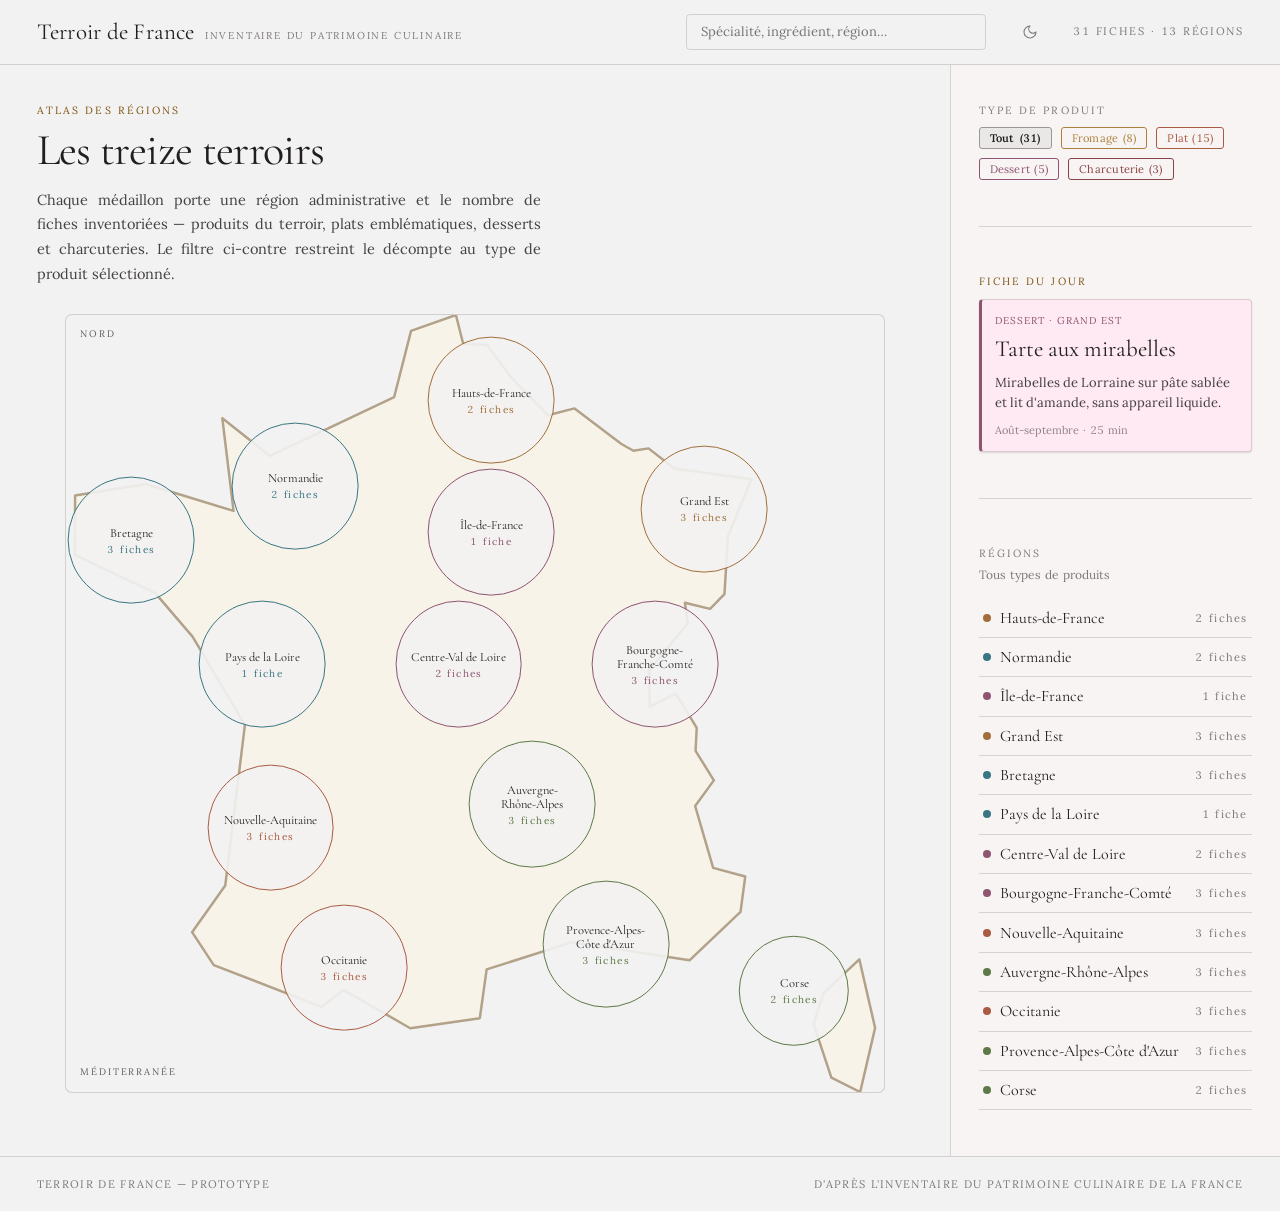
==== index.html @ ee7d7d1b "Terroir de France — atlas du patrimoine culinaire Implémentation de la maquette Claude Design « Terr" ====
<!DOCTYPE html>
<html lang="fr">
<head>
<meta charset="utf-8">
<meta name="viewport" content="width=device-width, initial-scale=1">
<title>Terroir de France — Inventaire du patrimoine culinaire</title>
<meta name="description" content="Atlas des spécialités régionales françaises : fromages, plats, desserts et charcuteries, région par région, avec recettes, accords et fiches professionnelles.">
<meta name="color-scheme" content="light dark">
<link rel="preconnect" href="https://fonts.googleapis.com">
<link rel="preconnect" href="https://fonts.gstatic.com" crossorigin>
<link rel="stylesheet" href="assets/design-system.css">
<link rel="stylesheet" href="assets/app.css">
<link rel="stylesheet" href="assets/theme-dark.css">
<link rel="icon" href="data:image/svg+xml,<svg xmlns='http://www.w3.org/2000/svg' viewBox='0 0 32 32'><text y='26' font-size='26'>&#127838;</text></svg>">
<script>
  /* Avant peinture : sans choix explicite on suit le système, et rien n'est posé. */
  try {
    var t = localStorage.getItem('tdf-theme');
    if (t === 'dark' || t === 'light') document.documentElement.dataset.theme = t;
  } catch (e) {}
</script>
</head>
<body>
<div class="app">

  <header class="tdf-header">
    <button class="tdf-brand" data-nav="map" type="button">
      <span class="tdf-brand-name">Terroir de France</span>
      <span class="tdf-brand-sub">Inventaire du patrimoine culinaire</span>
    </button>
    <div class="tdf-spacer"></div>
    <div class="tdf-search">
      <input id="q" class="input" type="search" autocomplete="off"
             placeholder="Spécialité, ingrédient, région…" aria-label="Rechercher une spécialité">
      <button id="q-clear" class="tdf-search-clear" type="button" aria-label="Effacer la recherche" hidden>×</button>
    </div>
    <button class="btn btn-icon tdf-theme" id="theme" type="button" aria-pressed="false">
      <!-- Lucide « moon » / « sun » -->
      <svg class="icon-moon" viewBox="0 0 24 24" aria-hidden="true"><path d="M12 3a6 6 0 0 0 9 9 9 9 0 1 1-9-9Z"/></svg>
      <svg class="icon-sun" viewBox="0 0 24 24" aria-hidden="true"><circle cx="12" cy="12" r="4"/><path d="M12 2v2M12 20v2M4.93 4.93l1.41 1.41M17.66 17.66l1.41 1.41M2 12h2M20 12h2M6.34 17.66l-1.41 1.41M19.07 4.93l-1.41 1.41"/></svg>
    </button>
    <span class="tdf-total" id="total-label"></span>
  </header>

  <main id="view" tabindex="-1"></main>

  <footer class="tdf-footer">
    <span>Terroir de France — prototype</span>
    <span>D'après l'Inventaire du patrimoine culinaire de la France</span>
  </footer>

</div>
<script type="module" src="src/app.js"></script>
</body>
</html>
---- assets/design-system.css ----
/* Classical — design-system tokens and component classes.
   Imported verbatim from the design project's
   _ds/classical-c528e65d-063c-4ccd-890d-b3a77b010cb3/styles.css.
   Retune the look here; see the system's readme for the rationale. */
@import url('https://fonts.googleapis.com/css2?family=Cormorant+Garamond:wght@400;600&family=Lora:wght@400;600&display=swap');

:root {
  --color-bg: #f3f2f2;
  --color-surface: #eae9e9;
  --color-text: #201f1d;
  --color-accent: #b68235;
  --color-accent-2: #ac803e;
  --color-divider: color-mix(in srgb, #201f1d 16%, transparent);

  /* Tonal ramps — generated in OKLCH on one shared lightness scale, so the
     same step of any role matches the others in visual value. */
  --color-neutral-100: #f8f4f4;
  --color-neutral-200: #eae7e7;
  --color-neutral-300: #d7d3d3;
  --color-neutral-400: #bab6b6;
  --color-neutral-500: #9b9797;
  --color-neutral-600: #7d7979;
  --color-neutral-700: #605d5d;
  --color-neutral-800: #444141;
  --color-neutral-900: #2d2b2b;

  --color-accent-100: #fff3e4;
  --color-accent-200: #ffe3bf;
  --color-accent-300: #facb8d;
  --color-accent-400: #e1ad66;
  --color-accent-500: #c28d41;
  --color-accent-600: #a06f24;
  --color-accent-700: #7d5411;
  --color-accent-800: #5a3b0a;
  --color-accent-900: #3a270d;

  --color-accent-2-100: #fff3e4;
  --color-accent-2-200: #ffe3be;
  --color-accent-2-300: #f5cd96;
  --color-accent-2-400: #dbaf70;
  --color-accent-2-500: #bc8f4e;
  --color-accent-2-600: #9b7232;
  --color-accent-2-700: #79561f;
  --color-accent-2-800: #573d14;
  --color-accent-2-900: #382810;

  --font-heading: "Cormorant Garamond", system-ui, sans-serif;
  --font-heading-weight: 600;
  --font-body: "Lora", system-ui, sans-serif;

  --space-1: 4.6px;
  --space-2: 9.2px;
  --space-3: 13.8px;
  --space-4: 18.4px;
  --space-6: 27.6px;
  --space-8: 36.8px;

  --radius-sm: 2px;
  --radius-md: 4px;
  --radius-lg: 7px;

  --shadow-sm: 0 1px 2px color-mix(in srgb, #2d2b2b 14%, transparent);
  --shadow-md: 0 3px 10px color-mix(in srgb, #2d2b2b 16%, transparent);
  --shadow-lg: 0 12px 32px color-mix(in srgb, #2d2b2b 22%, transparent);
}

body {
  background: var(--color-bg);
  color: var(--color-text);
  font-family: var(--font-body);
}
h1, h2, h3, h4 { font-family: var(--font-heading); font-weight: var(--font-heading-weight); }

.plate{filter:sepia(0.22) saturate(0.82) contrast(1.05);box-sizing:border-box;
  border:6px solid var(--color-surface);outline:1px solid var(--color-divider)}

/* ══════════════════════════════════════════════════════════════════════════
   Components — built with the tokens above.
   ══════════════════════════════════════════════════════════════════════ */

*, *::before, *::after { box-sizing: border-box; }
body { margin: 0; font-size: 15px; line-height: 1.55; font-weight: 400; }
h1, h2, h3, h4, h5, h6 {
  font-family: var(--font-heading); font-weight: var(--font-heading-weight);
  line-height: 1.12; letter-spacing: -0.015em; margin: 0 0 var(--space-2);
}
h1 { font-size: 42px; }
h2 { font-size: 32px; }
h3 { font-size: 25px; }
h4 { font-size: 20px; }
h5 { font-size: 16px; }
h6 { font-size: 13px; }
h6 { letter-spacing: 0.08em; text-transform: uppercase; }
p { margin: 0 0 var(--space-3); }
a { color: var(--color-accent); text-underline-offset: 3px; }
img { display: block; max-width: 100%; }
figure { margin: 0; }
figcaption {
  font-size: 11px; margin-top: var(--space-1);
  color: color-mix(in srgb, var(--color-text) 55%, transparent);
}
.text-muted { color: color-mix(in srgb, var(--color-text) 55%, transparent); }
:focus { outline: none; }
:focus-visible { outline: 2px solid var(--color-accent); outline-offset: 2px; }
::selection { background: color-mix(in srgb, var(--color-accent) 30%, transparent); }

/* — rules — */
.hr {
  height: 1px; border: 0; margin: var(--space-4) 0;
  background: var(--color-divider);
}

/* — buttons — */
.btn {
  display: inline-flex; align-items: center; justify-content: center; gap: 6px;
  cursor: pointer; text-decoration: none;
  font-family: var(--font-heading); font-weight: var(--font-heading-weight);
  font-size: 14px; line-height: 1.2; color: var(--color-text);
  background: transparent; border: 1px solid transparent;
  padding: var(--space-2) calc(var(--space-3) * 1.2);
  border-radius: var(--radius-md);
}
.btn svg { display: block; }
.btn:disabled { opacity: 0.45; cursor: not-allowed; }
.btn-primary { color: var(--color-accent); border-color: var(--color-accent); }
.btn-primary:hover { background: color-mix(in srgb, var(--color-accent) 12%, transparent); }
.btn-primary:active { background: color-mix(in srgb, var(--color-accent) 22%, transparent); }
.btn-secondary { border-color: var(--color-divider); }
.btn-secondary:hover { background: color-mix(in srgb, var(--color-text) 7%, transparent); }
.btn-secondary:active { background: color-mix(in srgb, var(--color-text) 14%, transparent); }
.btn-ghost { color: var(--color-accent); padding-inline: var(--space-1); }
.btn-ghost:hover { background: color-mix(in srgb, var(--color-accent) 10%, transparent); }
.btn-ghost:active { background: color-mix(in srgb, var(--color-accent) 18%, transparent); }
.btn-icon { width: 36px; height: 36px; padding: 0; }
.btn-block { width: 100%; margin-top: var(--space-2); }

/* — forms — */
.field > label {
  display: block; font-size: 12px; margin-bottom: 5px;
  color: color-mix(in srgb, var(--color-text) 70%, transparent);
}
.input {
  width: 100%; min-height: 36px; padding: 6px 10px; font: inherit;
  font-size: 14px; color: var(--color-text); caret-color: var(--color-accent);
  background: transparent;
  border: 1px solid var(--color-divider); border-radius: var(--radius-md);
}
.input:hover { border-color: color-mix(in srgb, var(--color-text) 45%, transparent); }
.input:focus-visible { border-color: var(--color-accent); outline-offset: 0; }
textarea.input { min-height: 90px; resize: vertical; }
.radio { display: inline-flex; align-items: center; gap: 8px; cursor: pointer; font-size: 14px; }
.radio input, .seg-opt input {
  position: absolute; opacity: 0; width: 0; height: 0; pointer-events: none;
}
.radio .dot {
  width: 16px; height: 16px; flex: none; border-radius: 50%;
  border: 1.5px solid var(--color-divider);
}
.radio:hover .dot { border-color: var(--color-accent); }
.radio input:checked + .dot {
  border-color: var(--color-accent); background: var(--color-accent);
  box-shadow: inset 0 0 0 4px var(--color-bg);
}
.radio input:focus-visible + .dot { outline: 2px solid var(--color-accent); outline-offset: 2px; }
.seg {
  display: inline-flex; overflow: hidden;
  border: 1px solid var(--color-divider); border-radius: var(--radius-md);
}
.seg-opt {
  display: inline-flex; align-items: center; gap: 6px;
  padding: 7px 12px; font-size: 13px; cursor: pointer;
}
.seg-opt + .seg-opt { border-left: 1px solid var(--color-divider); }
.seg-opt:has(input:checked) { color: var(--color-accent); box-shadow: inset 0 0 0 1px var(--color-accent); }
.seg-opt:not(:has(input:checked)):hover { background: color-mix(in srgb, var(--color-text) 7%, transparent); }
.seg-opt:has(input:focus-visible) { outline: 2px solid var(--color-accent); outline-offset: -2px; }

/* — cards — */
.card {
  display: flex; flex-direction: column; gap: var(--space-2);
  padding: var(--space-3); border-radius: var(--radius-md); background: transparent; border: 1px solid var(--color-divider);
}
.card-kicker { font-size: 10px; letter-spacing: 0.1em; text-transform: uppercase; color: var(--color-accent); }
.card-title {
  font-family: var(--font-heading); font-weight: var(--font-heading-weight);
  font-size: 17px; line-height: 1.2;
}
.card-body { margin: 0; font-size: 13px; opacity: 0.8; flex: 1; }
.card-meta {
  display: flex; align-items: center; gap: 6px; font-size: 11px;
  color: color-mix(in srgb, var(--color-text) 50%, transparent);
}
.elev-sm { box-shadow: var(--shadow-sm); }
.elev-md { box-shadow: var(--shadow-md); }
.elev-lg { box-shadow: var(--shadow-lg); }

/* — tags — */
.tag {
  display: inline-flex; align-items: center; font-size: 11px;
  letter-spacing: 0.02em; padding: 3px 10px;
  border-radius: calc(var(--radius-md) * 0.75);
}
.tag-accent { background: var(--color-accent-100); color: var(--color-accent-800); }
.tag-accent-2 { background: var(--color-accent-2-100); color: var(--color-accent-2-800); }
.tag-neutral { background: var(--color-neutral-100); color: var(--color-neutral-800); }
.tag-outline { border: 1px solid var(--color-accent); color: var(--color-accent); }

/* — navigation — */
.nav {
  display: flex; align-items: center; gap: var(--space-4);
  padding: var(--space-3) var(--space-4);
  border-bottom: 1px solid var(--color-divider);
}
.nav-brand {
  font-family: var(--font-heading); font-weight: var(--font-heading-weight);
  font-size: 18px; margin-right: auto;
}
.nav a { color: inherit; text-decoration: none; font-size: 14px; }
.nav a:hover, .nav a[aria-current='page'] { color: var(--color-accent); }

/* — tables — */
.table { width: 100%; border-collapse: collapse; font-size: 14px; }
.table th {
  text-align: left; font-size: 11px; letter-spacing: 0.08em; text-transform: uppercase;
  color: color-mix(in srgb, var(--color-text) 60%, transparent);
  padding: var(--space-2); border-bottom: 1px solid var(--color-divider);
}
.table td {
  padding: var(--space-2);
  border-bottom: 1px solid var(--color-divider);
}
.table tbody tr:hover { background: color-mix(in srgb, var(--color-text) 4%, transparent); }

/* — dialog — */
.dialog-backdrop {
  position: fixed; inset: 0; display: grid; place-items: center;
  padding: var(--space-4);
  background: color-mix(in srgb, var(--color-neutral-900) 50%, transparent);
}
.dialog {
  width: min(440px, 100%); display: flex; flex-direction: column; gap: var(--space-3);
  padding: var(--space-4); border-radius: var(--radius-lg);
  background: var(--color-surface); box-shadow: var(--shadow-lg); border: 1px solid var(--color-divider);
}
.dialog-title {
  font-family: var(--font-heading); font-weight: var(--font-heading-weight);
  font-size: 20px;
}
.dialog-body { font-size: 14px; opacity: 0.85; }
.dialog-actions { display: flex; justify-content: flex-end; gap: var(--space-2); margin-top: var(--space-2); }
---- assets/app.css ----
/* Terroir de France — application layer.
   Every value below comes from the maquette; the inline styles of the
   design file are lifted into named classes so the markup stays legible.
   Colours, spacing and type still resolve through the Classical tokens. */

:root {
  /* Product families — one hue per type of fiche, plus its paper tint. */
  --tdf-fromage: oklch(63% .10 78);      --tdf-fromage-t: oklch(95.5% .028 78);
  --tdf-plat: oklch(56% .11 38);         --tdf-plat-t: oklch(95.5% .03 38);
  --tdf-dessert: oklch(52% .085 350);    --tdf-dessert-t: oklch(95.5% .028 350);
  --tdf-charcuterie: oklch(47% .095 20); --tdf-charcuterie-t: oklch(95.5% .028 20);

  /* Region families — the medallion strokes on the atlas. */
  --tdf-nordest: oklch(58% .095 65);
  --tdf-ouest: oklch(53% .065 210);
  --tdf-centre: oklch(52% .085 350);
  --tdf-sudouest: oklch(56% .11 38);
  --tdf-midi: oklch(54% .08 132);

  /* Le tracé de la carte, et le voile du dialogue du design system. */
  --tdf-map-fill: oklch(96.5% .014 80);
  --tdf-map-stroke: oklch(72% .04 80);
  --tdf-scrim: color-mix(in srgb, var(--color-neutral-900) 50%, transparent);
}

@keyframes tdf-in { from { opacity: 0; transform: translateY(6px) } to { opacity: 1; transform: none } }

body { margin: 0; background: var(--color-bg); color: var(--color-text); font-family: var(--font-body) }
a { color: var(--color-accent-700); text-decoration: none }
a:hover { color: var(--color-accent-600); text-decoration: underline }
button { font-family: inherit; color: inherit }

.tnum { font-feature-settings: 'tnum' }

.app { min-height: 100vh; display: flex; flex-direction: column }
/* The view slot carries the page's growth so the footer stays at the bottom. */
.app > main { flex: 1; display: flex; flex-direction: column }
.app > main:focus { outline: none }

/* ── header ─────────────────────────────────────────────────────────── */

.tdf-header {
  display: flex; align-items: center; gap: var(--space-6);
  padding: 14px var(--space-8);
  border-bottom: 1px solid var(--color-divider);
  background: var(--color-bg);
  position: sticky; top: 0; z-index: 5;
}
.tdf-brand {
  display: flex; align-items: baseline; gap: 10px;
  background: none; border: 0; padding: 0; cursor: pointer; text-align: left;
}
.tdf-brand-name { font-family: var(--font-heading); font-size: 23px; letter-spacing: .01em }
.tdf-brand-sub {
  font-size: 10px; letter-spacing: .18em; text-transform: uppercase;
  color: var(--color-neutral-600); font-feature-settings: 'tnum';
}
.tdf-spacer { flex: 1 }
.tdf-search { position: relative; width: 300px }
.tdf-search .input { width: 100%; font-size: 13px; padding-left: var(--space-3) }
.tdf-search-clear {
  position: absolute; right: 6px; top: 6px;
  background: none; border: 0; cursor: pointer;
  font-size: 15px; line-height: 1; color: var(--color-neutral-600); padding: 4px 6px;
}
.tdf-theme {
  flex: none; width: 32px; height: 32px; padding: 0;
  color: var(--color-neutral-600); border-color: transparent;
}
.tdf-theme:hover { color: var(--color-accent-700); background: color-mix(in srgb, var(--color-accent) 10%, transparent) }
.tdf-theme svg { width: 16px; height: 16px; stroke: currentColor; fill: none; stroke-width: 1.6;
  stroke-linecap: round; stroke-linejoin: round }
/* Un seul des deux jeux d'icônes est visible : celui du thème vers lequel on bascule. */
.tdf-theme .icon-moon { display: block }
.tdf-theme .icon-sun { display: none }
@media (prefers-color-scheme: dark) {
  :root:not([data-theme='light']) .tdf-theme .icon-moon { display: none }
  :root:not([data-theme='light']) .tdf-theme .icon-sun { display: block }
}
:root[data-theme='dark'] .tdf-theme .icon-moon { display: none }
:root[data-theme='dark'] .tdf-theme .icon-sun { display: block }
:root[data-theme='light'] .tdf-theme .icon-moon { display: block }
:root[data-theme='light'] .tdf-theme .icon-sun { display: none }

.tdf-total {
  font-size: 11px; letter-spacing: .14em; text-transform: uppercase;
  color: var(--color-neutral-600); font-feature-settings: 'tnum'; white-space: nowrap;
}

/* ── shared editorial furniture ─────────────────────────────────────── */

.tdf-kicker {
  font-size: 10.5px; letter-spacing: .2em; text-transform: uppercase;
  color: var(--color-accent-700); margin: 0 0 var(--space-2);
}
.tdf-kicker-muted { color: var(--color-neutral-600) }
.tdf-rule { height: 3px; width: 120px; margin: 0 0 var(--space-4) }
.tdf-back {
  background: none; border: 0; padding: 0; cursor: pointer;
  font-size: 12px; letter-spacing: .1em; text-transform: uppercase;
  color: var(--color-accent-700);
}
.tdf-back-muted { color: var(--color-neutral-600) }
.tdf-section-title {
  font-family: var(--font-heading); font-weight: 400; font-size: 15px;
  letter-spacing: .16em; text-transform: uppercase;
  margin: 0 0 var(--space-3); color: var(--color-neutral-700);
}
.tdf-enter { animation: tdf-in .35s ease both }

/* Cards used as buttons keep the .card look but must stretch their children. */
.card-btn { cursor: pointer; text-align: left; align-items: stretch; width: 100% }
.card-btn:hover { box-shadow: var(--shadow-sm) }
.card-kicker-row { display: flex; justify-content: space-between; gap: var(--space-2); font-feature-settings: 'tnum' }
.card-kicker-row .muted { color: var(--color-neutral-600) }
.card-title-lg { font-size: 24px; font-weight: 400 }
.card-title-md { font-size: 23px; font-weight: 400 }
.card-title-sm { font-size: 21px; font-weight: 400 }
.card-body { line-height: 1.6; color: var(--color-neutral-800); opacity: 1 }

.tdf-grid { display: grid; gap: var(--space-4) }
.tdf-grid-285 { grid-template-columns: repeat(auto-fill, minmax(285px, 1fr)) }
.tdf-grid-300 { grid-template-columns: repeat(auto-fill, minmax(300px, 1fr)) }

/* ── search view ────────────────────────────────────────────────────── */

.tdf-main-narrow {
  flex: 1; padding: var(--space-8) var(--space-8) 55px;
  max-width: 1180px; margin: 0 auto; width: 100%;
}
.tdf-search-title {
  font-family: var(--font-heading); font-weight: 400; font-size: 40px;
  margin: 0 0 var(--space-1); letter-spacing: .005em;
}
.tdf-search-count {
  margin: 0 0 var(--space-6); font-size: 13px;
  color: var(--color-neutral-700); font-feature-settings: 'tnum';
}
.tdf-empty {
  margin: 0; padding: var(--space-8) 0; font-size: 15px; line-height: 1.75;
  color: var(--color-neutral-700); max-width: 56ch;
}

/* ── atlas view ─────────────────────────────────────────────────────── */

.tdf-atlas { flex: 1; display: grid; grid-template-columns: minmax(520px, 1fr) 330px; align-items: stretch }
.tdf-atlas-main { padding: var(--space-8) var(--space-8) 46px; min-width: 0 }
.tdf-atlas-title {
  font-family: var(--font-heading); font-weight: 400; font-size: 44px;
  line-height: 1.06; margin: 0 0 var(--space-3); max-width: 14ch;
}
.tdf-atlas-lede {
  margin: 0 0 var(--space-6); max-width: 56ch; font-size: 14.5px; line-height: 1.7;
  text-align: justify; text-wrap: pretty; color: var(--color-neutral-800);
}
.tdf-map {
  position: relative; aspect-ratio: 1 / .95; width: 100%; max-width: 820px; margin: 0 auto;
  border: 1px solid var(--color-divider); border-radius: var(--radius-lg); background: var(--color-bg);
}
.tdf-map > svg { position: absolute; inset: 0; width: 100%; height: 100%; border-radius: var(--radius-lg) }
.tdf-map > svg path { fill: var(--tdf-map-fill); stroke: var(--tdf-map-stroke) }
.tdf-map-label {
  position: absolute; left: 14px; font-size: 9.5px; letter-spacing: .2em;
  text-transform: uppercase; color: var(--color-neutral-700);
}
.tdf-map-label-n { top: 12px }
.tdf-map-label-s { bottom: 12px }

.tdf-pin {
  position: absolute; transform: translate(-50%, -50%);
  width: 15.5%; aspect-ratio: 1; border-radius: 50%;
  border: 1.5px solid var(--tdf-col); background: color-mix(in srgb, var(--color-bg) 90%, transparent);
  cursor: pointer; display: flex; flex-direction: column; align-items: center; justify-content: center;
  gap: 3px; padding: 8px;
}
.tdf-pin:hover { box-shadow: var(--shadow-md); background: color-mix(in srgb, var(--tdf-col) 12%, var(--color-bg)) }
.tdf-pin-sm { width: 13.5% }
.tdf-pin-name {
  font-family: var(--font-heading); font-size: clamp(10px, 1.3vw, 12.5px);
  line-height: 1.12; text-align: center; text-wrap: balance;
}
.tdf-pin-count {
  font-size: clamp(9px, 1vw, 10px); letter-spacing: .14em;
  color: var(--tdf-col); font-feature-settings: 'tnum';
}

.tdf-aside {
  border-left: 1px solid var(--color-divider);
  padding: var(--space-8) var(--space-6) 46px;
  display: flex; flex-direction: column; gap: var(--space-6);
  background: var(--color-neutral-100);
}
.tdf-types { display: flex; flex-wrap: wrap; gap: var(--space-2) }
.tdf-type {
  cursor: pointer; border-width: 1px; border-style: solid;
  font-feature-settings: 'tnum';
  border-color: var(--tdf-col); color: var(--tdf-fg); background: var(--tdf-bg);
}
.tdf-type:hover { box-shadow: var(--shadow-sm) }
.tdf-type[aria-pressed='true'] { font-weight: 600 }

.tdf-daily { border-left: 3px solid var(--tdf-col) }
.tdf-daily:hover { box-shadow: var(--shadow-md) }
.tdf-filter-label { margin: 0 0 var(--space-3); font-size: 12px; color: var(--color-neutral-600); font-feature-settings: 'tnum' }
.tdf-region-rows { display: flex; flex-direction: column }
.tdf-region-row {
  display: flex; align-items: center; justify-content: space-between; gap: var(--space-3);
  padding: var(--space-2) var(--space-1);
  background: none; border: 0; border-bottom: 1px solid var(--color-divider);
  cursor: pointer; text-align: left; width: 100%;
}
.tdf-region-row:hover { background: color-mix(in srgb, var(--color-neutral-300) 45%, transparent) }
.tdf-region-row-name { display: flex; align-items: center; gap: var(--space-2) }
.tdf-dot { width: 8px; height: 8px; border-radius: 50%; flex: none; background: var(--tdf-col) }
.tdf-region-row-name span:last-child { font-family: var(--font-heading); font-size: 16px }
.tdf-region-row-count { font-size: 11px; letter-spacing: .12em; color: var(--color-neutral-600); font-feature-settings: 'tnum' }

/* ── region view ────────────────────────────────────────────────────── */

.tdf-main-region { flex: 1; padding: var(--space-6) var(--space-8) 55px; max-width: 1180px; margin: 0 auto; width: 100% }
.tdf-region-head { display: grid; grid-template-columns: minmax(0, 1fr) 300px; gap: 46px; align-items: start }
.tdf-region-title { font-family: var(--font-heading); font-weight: 400; font-size: 52px; line-height: 1.04; margin: 0 0 var(--space-3) }
.tdf-region-desc {
  margin: 0; font-size: 15px; line-height: 1.75; text-align: justify; text-wrap: pretty;
  column-count: 2; column-gap: var(--space-8); column-rule: 1px solid var(--color-divider);
}
.tdf-facts { background: var(--color-neutral-100); border-top: 3px solid var(--tdf-col) }
.tdf-facts-list { display: flex; flex-direction: column; gap: var(--space-2); font-size: 13px }
.tdf-fact { display: flex; justify-content: space-between; gap: var(--space-2) }
.tdf-fact dt, .tdf-fact-key { color: var(--color-neutral-600) }
.tdf-fact dd { margin: 0 }

/* ── fiche view ─────────────────────────────────────────────────────── */

.tdf-main-fiche { flex: 1; padding: var(--space-6) var(--space-8) 64px; max-width: 1080px; margin: 0 auto; width: 100% }
.tdf-crumbs { display: flex; gap: var(--space-4); align-items: baseline; margin-bottom: var(--space-6) }
.tdf-fiche-tags { display: flex; flex-wrap: wrap; gap: var(--space-2); align-items: center; margin-bottom: var(--space-3) }
.tdf-fiche-region { font-size: 11px; letter-spacing: .16em; text-transform: uppercase; color: var(--color-neutral-600) }
.tdf-fiche-title { font-family: var(--font-heading); font-weight: 400; font-size: 60px; line-height: 1; margin: 0 0 var(--space-3); letter-spacing: .004em }
.tdf-fiche-rule { width: 150px }

.tdf-stats {
  display: flex; flex-wrap: wrap; gap: var(--space-8); margin: 0 0 var(--space-8);
  padding: var(--space-3) 0;
  border-top: 1px solid var(--color-divider); border-bottom: 1px solid var(--color-divider);
}
.tdf-stat { display: flex; flex-direction: column; gap: 2px }
.tdf-stat dt { font-size: 9.5px; letter-spacing: .2em; text-transform: uppercase; color: var(--color-neutral-600) }
.tdf-stat dd { margin: 0; font-family: var(--font-heading); font-size: 19px; font-feature-settings: 'tnum' }

.tdf-fiche-body { display: grid; grid-template-columns: minmax(0, 1.45fr) minmax(0, 1fr); gap: 46px; align-items: start }
.tdf-hist { margin: 0 0 var(--space-6); font-size: 15.5px; line-height: 1.78; text-align: justify; text-wrap: pretty }
.tdf-steps { margin: 0; padding: 0; list-style: none; display: flex; flex-direction: column; gap: var(--space-4) }
.tdf-step { display: grid; grid-template-columns: 44px minmax(0, 1fr); gap: var(--space-3); align-items: baseline }
.tdf-step-no { font-family: var(--font-heading); font-size: 27px; color: var(--tdf-col); border-bottom: 1px solid var(--color-divider); font-feature-settings: 'tnum' }
.tdf-step-txt { font-size: 14.5px; line-height: 1.7; text-align: justify; text-wrap: pretty }

.tdf-gallery { display: grid; grid-template-columns: repeat(3, 1fr); gap: var(--space-3) }
.tdf-gallery .plate {
  aspect-ratio: 4 / 3; display: flex; align-items: center; justify-content: center;
  background: var(--color-neutral-200); font-size: 10px; letter-spacing: .16em;
  text-transform: uppercase; color: var(--color-neutral-600); text-align: center; padding: var(--space-2);
}

.tdf-fiche-aside { display: flex; flex-direction: column; gap: var(--space-6); position: sticky; top: 88px }
.tdf-ing-card { background: var(--tdf-tint); border-top: 3px solid var(--tdf-col) }
.tdf-ing-list { display: flex; flex-direction: column; margin: 0 }
.tdf-ing {
  display: flex; justify-content: space-between; gap: var(--space-3);
  padding: 7px 0; border-bottom: 1px solid var(--color-divider);
  font-size: 13.5px; font-feature-settings: 'tnum';
}
.tdf-ing dd { margin: 0; color: var(--color-neutral-600); white-space: nowrap }

.tdf-accords { display: flex; flex-direction: column; gap: var(--space-3) }
.tdf-accord {
  display: flex; flex-direction: column; gap: 2px;
  padding-left: var(--space-3); border-left: 2px solid var(--tdf-dessert);
}
.tdf-accord-vin { font-family: var(--font-heading); font-size: 17px }
.tdf-accord-note { font-size: 12.5px; line-height: 1.55; color: var(--color-neutral-700) }

.tdf-pro { border-color: var(--color-accent-300) }
.tdf-pro-list { display: flex; flex-direction: column; gap: var(--space-2); font-size: 13px; margin: 0 }
.tdf-pro-item { display: flex; flex-direction: column; gap: 1px }
.tdf-pro-item dt { color: var(--color-neutral-600); font-size: 11px; letter-spacing: .14em; text-transform: uppercase }
.tdf-pro-item dd { margin: 0; line-height: 1.55 }

.tdf-siblings { display: flex; flex-direction: column }
.tdf-sibling {
  display: flex; align-items: baseline; justify-content: space-between; gap: var(--space-2);
  padding: var(--space-2) var(--space-1);
  background: none; border: 0; border-bottom: 1px solid var(--color-divider);
  cursor: pointer; text-align: left;
}
.tdf-sibling:hover { background: var(--color-accent-100) }
.tdf-sibling-name { font-family: var(--font-heading); font-size: 16px }
.tdf-sibling-type { font-size: 10.5px; letter-spacing: .12em; text-transform: uppercase; color: var(--color-neutral-600) }

/* ── footer ─────────────────────────────────────────────────────────── */

.tdf-footer {
  border-top: 1px solid var(--color-divider);
  padding: var(--space-4) var(--space-8);
  display: flex; justify-content: space-between; gap: var(--space-4);
  font-size: 11px; letter-spacing: .12em; text-transform: uppercase; color: var(--color-neutral-600);
}

/* ── responsive ─────────────────────────────────────────────────────── */

@media (max-width: 1080px) {
  .tdf-atlas { grid-template-columns: 1fr }
  .tdf-aside { border-left: 0; border-top: 1px solid var(--color-divider) }
  .tdf-fiche-body { grid-template-columns: 1fr; gap: var(--space-8) }
  .tdf-fiche-aside { position: static }
  .tdf-region-head { grid-template-columns: 1fr; gap: var(--space-6) }
  .tdf-region-desc { column-count: 1 }
}

@media (max-width: 720px) {
  .tdf-header { flex-wrap: wrap; gap: var(--space-3); padding: var(--space-3) var(--space-4) }
  .tdf-search { width: 100%; order: 3 }
  .tdf-total { order: 4 }
  .tdf-theme { order: 2 }
  .tdf-spacer { display: none }
  /* La marque doit pouvoir se comprimer, sinon elle prend toute la première
     ligne et renvoie le bouton de thème seul sur la suivante. */
  .tdf-brand { margin-right: auto; flex: 1 1 0; min-width: 0; flex-wrap: wrap; row-gap: 2px }
  .tdf-main-narrow, .tdf-main-region, .tdf-main-fiche, .tdf-atlas-main { padding-inline: var(--space-4) }
  .tdf-aside { padding-inline: var(--space-4) }

  /* The atlas is the one element that cannot shrink gracefully: let it run
     edge to edge and grow the medallions so the region names still set. */
  .tdf-map { margin-inline: calc(var(--space-4) * -1); border-radius: 0; border-inline: 0 }
  .tdf-pin { width: 19% }
  .tdf-pin-sm { width: 16% }
  .tdf-pin-name { font-size: 8.5px; letter-spacing: -0.01em }
  .tdf-pin-count { font-size: 8px; letter-spacing: .08em }
  .tdf-atlas-title { font-size: 34px }
  .tdf-region-title { font-size: 38px }
  .tdf-fiche-title { font-size: 40px }
  .tdf-footer { flex-direction: column; gap: var(--space-2); padding-inline: var(--space-4) }
  .tdf-gallery { grid-template-columns: 1fr }
}

@media (prefers-reduced-motion: reduce) {
  .tdf-enter { animation: none }
}
---- assets/theme-dark.css ----
/* Terroir de France — couche sombre.
 *
 * Classical est un système mono-thème, sur fond clair : plutôt que de le
 * modifier (il doit rester synchronisable avec le projet Design), ce fichier
 * ne redéfinit que ses *tokens*. Tout le reste — composants, espacements,
 * type — continue de fonctionner tel quel.
 *
 * Le readme du système donne la direction pour un fond sombre : « un noir
 * chaud, une nuance sous --color-neutral-900 », l'or en --color-accent-400,
 * et une élévation faite d'une arête fine et d'une ombre ambiante plutôt que
 * d'ombres portées.
 *
 * Les rampes neutre et accent sont *inversées* en valeur mais gardent leur
 * rôle : -100 reste « le fond teinté », -800 reste « le texte sur ce fond ».
 * Les classes n'ont donc pas à savoir dans quel thème elles sont.
 *
 * Trois états, comme il se doit : le choix explicite pose data-theme sur
 * <html> et gagne dans les deux sens ; sans choix, on suit le système.
 */

:root { color-scheme: light }

@media (prefers-color-scheme: dark) {
  :root:not([data-theme='light']) { color-scheme: dark }
}
:root[data-theme='dark'] { color-scheme: dark }

/* Le corps de la palette, écrit une fois et appliqué aux deux sélecteurs. */
@media (prefers-color-scheme: dark) {
  :root:not([data-theme='light']) {
    --color-bg: #1a1917;
    --color-surface: #262421;
    --color-text: #ece8e2;
    --color-accent: #d9a253;
    --color-accent-2: #d09b52;
    --color-divider: color-mix(in srgb, #ece8e2 18%, transparent);

    --color-neutral-100: #232120;
    --color-neutral-200: #2c2a27;
    --color-neutral-300: #3b3835;
    --color-neutral-400: #4f4c48;
    --color-neutral-500: #7d7975;
    --color-neutral-600: #979289;
    --color-neutral-700: #b3ada5;
    --color-neutral-800: #cdc7bf;
    --color-neutral-900: #e6e1da;

    --color-accent-100: #2b2216;
    --color-accent-200: #3b2f1d;
    --color-accent-300: #6d5228;
    --color-accent-400: #e1ad66;
    --color-accent-500: #d09a4e;
    --color-accent-600: #f0c684;
    --color-accent-700: #e1ad66;
    --color-accent-800: #f0d4a4;
    --color-accent-900: #f8e8cd;

    --color-accent-2-100: #2b2216;
    --color-accent-2-200: #3b2f1d;
    --color-accent-2-300: #6a5029;
    --color-accent-2-400: #dbaf70;
    --color-accent-2-500: #c99d5c;
    --color-accent-2-600: #edc488;
    --color-accent-2-700: #dbaf70;
    --color-accent-2-800: #eed6ac;
    --color-accent-2-900: #f7e9d0;

    /* L'élévation devient de l'obscurité ambiante, pas une ombre portée. */
    --shadow-sm: 0 1px 2px rgba(0, 0, 0, .55);
    --shadow-md: 0 3px 10px rgba(0, 0, 0, .6);
    --shadow-lg: 0 12px 32px rgba(0, 0, 0, .68);

    /* Familles de produits et de régions : mêmes teintes, remontées en
       clarté pour tenir sur le fond, et fonds teintés redescendus. */
    --tdf-fromage: oklch(80% .095 78);      --tdf-fromage-t: oklch(26% .035 78);
    --tdf-plat: oklch(75% .11 38);          --tdf-plat-t: oklch(26% .04 38);
    --tdf-dessert: oklch(75% .095 350);     --tdf-dessert-t: oklch(26% .035 350);
    --tdf-charcuterie: oklch(73% .105 20);  --tdf-charcuterie-t: oklch(26% .038 20);

    --tdf-nordest: oklch(78% .10 65);
    --tdf-ouest: oklch(75% .075 210);
    --tdf-centre: oklch(75% .095 350);
    --tdf-sudouest: oklch(75% .11 38);
    --tdf-midi: oklch(77% .095 132);

    /* Le tracé de la carte : un papier sombre, une côte dorée. */
    --tdf-map-fill: oklch(24% .014 80);
    --tdf-map-stroke: oklch(52% .04 80);

    /* Le voile du dialogue s'appuie sur neutral-900, devenu clair : noir. */
    --tdf-scrim: rgba(0, 0, 0, .62);
  }
}

:root[data-theme='dark'] {
  --color-bg: #1a1917;
  --color-surface: #262421;
  --color-text: #ece8e2;
  --color-accent: #d9a253;
  --color-accent-2: #d09b52;
  --color-divider: color-mix(in srgb, #ece8e2 18%, transparent);

  --color-neutral-100: #232120;
  --color-neutral-200: #2c2a27;
  --color-neutral-300: #3b3835;
  --color-neutral-400: #4f4c48;
  --color-neutral-500: #7d7975;
  --color-neutral-600: #979289;
  --color-neutral-700: #b3ada5;
  --color-neutral-800: #cdc7bf;
  --color-neutral-900: #e6e1da;

  --color-accent-100: #2b2216;
  --color-accent-200: #3b2f1d;
  --color-accent-300: #6d5228;
  --color-accent-400: #e1ad66;
  --color-accent-500: #d09a4e;
  --color-accent-600: #f0c684;
  --color-accent-700: #e1ad66;
  --color-accent-800: #f0d4a4;
  --color-accent-900: #f8e8cd;

  --color-accent-2-100: #2b2216;
  --color-accent-2-200: #3b2f1d;
  --color-accent-2-300: #6a5029;
  --color-accent-2-400: #dbaf70;
  --color-accent-2-500: #c99d5c;
  --color-accent-2-600: #edc488;
  --color-accent-2-700: #dbaf70;
  --color-accent-2-800: #eed6ac;
  --color-accent-2-900: #f7e9d0;

  --shadow-sm: 0 1px 2px rgba(0, 0, 0, .55);
  --shadow-md: 0 3px 10px rgba(0, 0, 0, .6);
  --shadow-lg: 0 12px 32px rgba(0, 0, 0, .68);

  --tdf-fromage: oklch(80% .095 78);      --tdf-fromage-t: oklch(26% .035 78);
  --tdf-plat: oklch(75% .11 38);          --tdf-plat-t: oklch(26% .04 38);
  --tdf-dessert: oklch(75% .095 350);     --tdf-dessert-t: oklch(26% .035 350);
  --tdf-charcuterie: oklch(73% .105 20);  --tdf-charcuterie-t: oklch(26% .038 20);

  --tdf-nordest: oklch(78% .10 65);
  --tdf-ouest: oklch(75% .075 210);
  --tdf-centre: oklch(75% .095 350);
  --tdf-sudouest: oklch(75% .11 38);
  --tdf-midi: oklch(77% .095 132);

  --tdf-map-fill: oklch(24% .014 80);
  --tdf-map-stroke: oklch(52% .04 80);

  --tdf-scrim: rgba(0, 0, 0, .62);
}

/* Les deux endroits où un token ne suffit pas. */

/* Le voile du dialogue est écrit en dur sur neutral-900 dans le système. */
.dialog-backdrop { background: var(--tdf-scrim) }

/* Le virage sépia des plaques vire au jaune sale sur fond sombre : on garde
   le grain (désaturation, contraste) et on laisse tomber le sépia. */
@media (prefers-color-scheme: dark) {
  :root:not([data-theme='light']) .plate { filter: saturate(.8) contrast(1.05) brightness(.92) }
}
:root[data-theme='dark'] .plate { filter: saturate(.8) contrast(1.05) brightness(.92) }
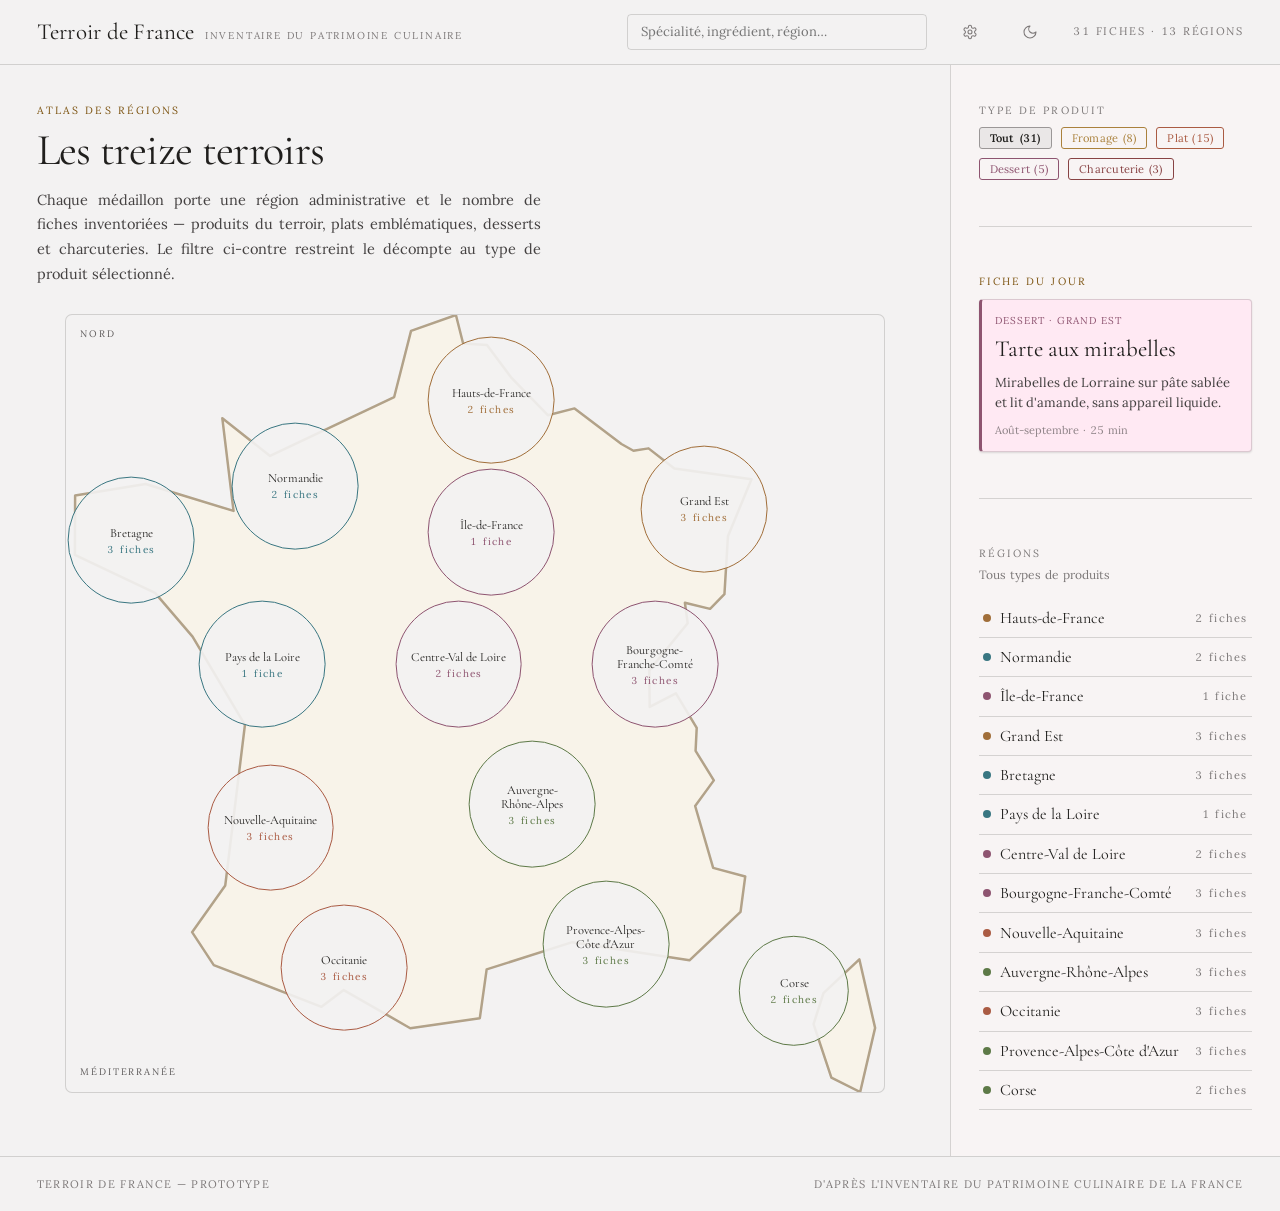
==== commit eb1173d6: "Paramètres d'import, polish visuel, et trois niveaux de patrimoine - Transitions sur les éléments in" ====
--- a/index.html
+++ b/index.html
@@ -34,7 +34,14 @@
              placeholder="Spécialité, ingrédient, région…" aria-label="Rechercher une spécialité">
       <button id="q-clear" class="tdf-search-clear" type="button" aria-label="Effacer la recherche" hidden>×</button>
     </div>
-    <button class="btn btn-icon tdf-theme" id="theme" type="button" aria-pressed="false">
+    <button class="btn btn-icon tdf-icon-btn" id="settings-btn" type="button" aria-haspopup="dialog" title="Paramètres">
+      <!-- Lucide « settings » -->
+      <svg viewBox="0 0 24 24" aria-hidden="true">
+        <path d="M12.22 2h-.44a2 2 0 0 0-2 2v.18a2 2 0 0 1-1 1.73l-.43.25a2 2 0 0 1-2 0l-.15-.08a2 2 0 0 0-2.73.73l-.22.38a2 2 0 0 0 .73 2.73l.15.08a2 2 0 0 1 1 1.74v.51a2 2 0 0 1-1 1.74l-.15.09a2 2 0 0 0-.73 2.73l.22.38a2 2 0 0 0 2.73.73l.15-.08a2 2 0 0 1 2 0l.43.25a2 2 0 0 1 1 1.73V20a2 2 0 0 0 2 2h.44a2 2 0 0 0 2-2v-.18a2 2 0 0 1 1-1.73l.43-.25a2 2 0 0 1 2 0l.15.08a2 2 0 0 0 2.73-.73l.22-.39a2 2 0 0 0-.73-2.73l-.15-.08a2 2 0 0 1-1-1.74v-.5a2 2 0 0 1 1-1.74l.15-.09a2 2 0 0 0 .73-2.73l-.22-.38a2 2 0 0 0-2.73-.73l-.15.08a2 2 0 0 1-2 0l-.43-.25a2 2 0 0 1-1-1.73V4a2 2 0 0 0-2-2z"/>
+        <circle cx="12" cy="12" r="3"/>
+      </svg>
+    </button>
+    <button class="btn btn-icon tdf-icon-btn tdf-theme" id="theme" type="button" aria-pressed="false">
       <!-- Lucide « moon » / « sun » -->
       <svg class="icon-moon" viewBox="0 0 24 24" aria-hidden="true"><path d="M12 3a6 6 0 0 0 9 9 9 9 0 1 1-9-9Z"/></svg>
       <svg class="icon-sun" viewBox="0 0 24 24" aria-hidden="true"><circle cx="12" cy="12" r="4"/><path d="M12 2v2M12 20v2M4.93 4.93l1.41 1.41M17.66 17.66l1.41 1.41M2 12h2M20 12h2M6.34 17.66l-1.41 1.41M19.07 4.93l-1.41 1.41"/></svg>
@@ -49,6 +56,8 @@
     <span>D'après l'Inventaire du patrimoine culinaire de la France</span>
   </footer>
 
+  <div id="settings-root"></div>
+
 </div>
 <script type="module" src="src/app.js"></script>
 </body>
--- a/assets/design-system.css
+++ b/assets/design-system.css
@@ -92,7 +92,7 @@
 h6 { font-size: 13px; }
 h6 { letter-spacing: 0.08em; text-transform: uppercase; }
 p { margin: 0 0 var(--space-3); }
-a { color: var(--color-accent); text-underline-offset: 3px; }
+a { color: var(--color-accent); text-underline-offset: 3px; transition: color 0.15s ease; }
 img { display: block; max-width: 100%; }
 figure { margin: 0; }
 figcaption {
@@ -119,6 +119,7 @@
   background: transparent; border: 1px solid transparent;
   padding: var(--space-2) calc(var(--space-3) * 1.2);
   border-radius: var(--radius-md);
+  transition: color 0.15s ease, background-color 0.15s ease, border-color 0.15s ease;
 }
 .btn svg { display: block; }
 .btn:disabled { opacity: 0.45; cursor: not-allowed; }
@@ -144,6 +145,7 @@
   font-size: 14px; color: var(--color-text); caret-color: var(--color-accent);
   background: transparent;
   border: 1px solid var(--color-divider); border-radius: var(--radius-md);
+  transition: border-color 0.15s ease;
 }
 .input:hover { border-color: color-mix(in srgb, var(--color-text) 45%, transparent); }
 .input:focus-visible { border-color: var(--color-accent); outline-offset: 0; }
@@ -155,6 +157,7 @@
 .radio .dot {
   width: 16px; height: 16px; flex: none; border-radius: 50%;
   border: 1.5px solid var(--color-divider);
+  transition: border-color 0.15s ease, background-color 0.15s ease, box-shadow 0.15s ease;
 }
 .radio:hover .dot { border-color: var(--color-accent); }
 .radio input:checked + .dot {
@@ -169,6 +172,7 @@
 .seg-opt {
   display: inline-flex; align-items: center; gap: 6px;
   padding: 7px 12px; font-size: 13px; cursor: pointer;
+  transition: background-color 0.15s ease, box-shadow 0.15s ease, color 0.15s ease;
 }
 .seg-opt + .seg-opt { border-left: 1px solid var(--color-divider); }
 .seg-opt:has(input:checked) { color: var(--color-accent); box-shadow: inset 0 0 0 1px var(--color-accent); }
@@ -179,6 +183,7 @@
 .card {
   display: flex; flex-direction: column; gap: var(--space-2);
   padding: var(--space-3); border-radius: var(--radius-md); background: transparent; border: 1px solid var(--color-divider);
+  transition: box-shadow 0.15s ease, border-color 0.15s ease;
 }
 .card-kicker { font-size: 10px; letter-spacing: 0.1em; text-transform: uppercase; color: var(--color-accent); }
 .card-title {
--- a/assets/app.css
+++ b/assets/app.css
@@ -63,12 +63,14 @@
   background: none; border: 0; cursor: pointer;
   font-size: 15px; line-height: 1; color: var(--color-neutral-600); padding: 4px 6px;
 }
-.tdf-theme {
+/* Boutons ronds de l'en-tête — thème et paramètres partagent ce gabarit. */
+.tdf-icon-btn {
   flex: none; width: 32px; height: 32px; padding: 0;
   color: var(--color-neutral-600); border-color: transparent;
-}
-.tdf-theme:hover { color: var(--color-accent-700); background: color-mix(in srgb, var(--color-accent) 10%, transparent) }
-.tdf-theme svg { width: 16px; height: 16px; stroke: currentColor; fill: none; stroke-width: 1.6;
+  transition: color 0.15s ease, background-color 0.15s ease;
+}
+.tdf-icon-btn:hover { color: var(--color-accent-700); background: color-mix(in srgb, var(--color-accent) 10%, transparent) }
+.tdf-icon-btn svg { width: 16px; height: 16px; stroke: currentColor; fill: none; stroke-width: 1.6;
   stroke-linecap: round; stroke-linejoin: round }
 /* Un seul des deux jeux d'icônes est visible : celui du thème vers lequel on bascule. */
 .tdf-theme .icon-moon { display: block }
@@ -86,6 +88,24 @@
   font-size: 11px; letter-spacing: .14em; text-transform: uppercase;
   color: var(--color-neutral-600); font-feature-settings: 'tnum'; white-space: nowrap;
 }
+
+/* ── paramètres : import de gabarit ────────────────────────────────── */
+
+.tdf-json-input {
+  font-family: ui-monospace, Menlo, Consolas, monospace; font-size: 12.5px;
+  min-height: 220px; white-space: pre;
+}
+.tdf-settings-errors {
+  border-color: var(--color-accent-300); background: var(--color-accent-100);
+}
+.tdf-settings-errors ul { margin: 0; padding-left: 1.2em; font-size: 13px; line-height: 1.6 }
+.tdf-settings-list { display: flex; flex-direction: column; margin: 0 0 var(--space-3) }
+.tdf-settings-row {
+  display: flex; align-items: center; justify-content: space-between; gap: var(--space-3);
+  padding: var(--space-2) var(--space-1); border-bottom: 1px solid var(--color-divider);
+}
+.tdf-settings-row-name { font-family: var(--font-heading); font-size: 15px }
+.tdf-settings-row-meta { font-size: 11px; letter-spacing: .1em; text-transform: uppercase; color: var(--color-neutral-600) }
 
 /* ── shared editorial furniture ─────────────────────────────────────── */
 
@@ -152,6 +172,7 @@
 .tdf-atlas-lede {
   margin: 0 0 var(--space-6); max-width: 56ch; font-size: 14.5px; line-height: 1.7;
   text-align: justify; text-wrap: pretty; color: var(--color-neutral-800);
+  hyphens: auto;
 }
 .tdf-map {
   position: relative; aspect-ratio: 1 / .95; width: 100%; max-width: 820px; margin: 0 auto;
@@ -172,6 +193,7 @@
   border: 1.5px solid var(--tdf-col); background: color-mix(in srgb, var(--color-bg) 90%, transparent);
   cursor: pointer; display: flex; flex-direction: column; align-items: center; justify-content: center;
   gap: 3px; padding: 8px;
+  transition: box-shadow 0.15s ease, background-color 0.15s ease;
 }
 .tdf-pin:hover { box-shadow: var(--shadow-md); background: color-mix(in srgb, var(--tdf-col) 12%, var(--color-bg)) }
 .tdf-pin-sm { width: 13.5% }
@@ -195,6 +217,7 @@
   cursor: pointer; border-width: 1px; border-style: solid;
   font-feature-settings: 'tnum';
   border-color: var(--tdf-col); color: var(--tdf-fg); background: var(--tdf-bg);
+  transition: box-shadow 0.15s ease, background-color 0.15s ease;
 }
 .tdf-type:hover { box-shadow: var(--shadow-sm) }
 .tdf-type[aria-pressed='true'] { font-weight: 600 }
@@ -208,6 +231,7 @@
   padding: var(--space-2) var(--space-1);
   background: none; border: 0; border-bottom: 1px solid var(--color-divider);
   cursor: pointer; text-align: left; width: 100%;
+  transition: background-color 0.15s ease;
 }
 .tdf-region-row:hover { background: color-mix(in srgb, var(--color-neutral-300) 45%, transparent) }
 .tdf-region-row-name { display: flex; align-items: center; gap: var(--space-2) }
@@ -223,6 +247,7 @@
 .tdf-region-desc {
   margin: 0; font-size: 15px; line-height: 1.75; text-align: justify; text-wrap: pretty;
   column-count: 2; column-gap: var(--space-8); column-rule: 1px solid var(--color-divider);
+  hyphens: auto;
 }
 .tdf-facts { background: var(--color-neutral-100); border-top: 3px solid var(--tdf-col) }
 .tdf-facts-list { display: flex; flex-direction: column; gap: var(--space-2); font-size: 13px }
@@ -249,11 +274,11 @@
 .tdf-stat dd { margin: 0; font-family: var(--font-heading); font-size: 19px; font-feature-settings: 'tnum' }
 
 .tdf-fiche-body { display: grid; grid-template-columns: minmax(0, 1.45fr) minmax(0, 1fr); gap: 46px; align-items: start }
-.tdf-hist { margin: 0 0 var(--space-6); font-size: 15.5px; line-height: 1.78; text-align: justify; text-wrap: pretty }
+.tdf-hist { margin: 0 0 var(--space-6); font-size: 15.5px; line-height: 1.78; text-align: justify; text-wrap: pretty; hyphens: auto }
 .tdf-steps { margin: 0; padding: 0; list-style: none; display: flex; flex-direction: column; gap: var(--space-4) }
 .tdf-step { display: grid; grid-template-columns: 44px minmax(0, 1fr); gap: var(--space-3); align-items: baseline }
 .tdf-step-no { font-family: var(--font-heading); font-size: 27px; color: var(--tdf-col); border-bottom: 1px solid var(--color-divider); font-feature-settings: 'tnum' }
-.tdf-step-txt { font-size: 14.5px; line-height: 1.7; text-align: justify; text-wrap: pretty }
+.tdf-step-txt { font-size: 14.5px; line-height: 1.7; text-align: justify; text-wrap: pretty; hyphens: auto }
 
 .tdf-gallery { display: grid; grid-template-columns: repeat(3, 1fr); gap: var(--space-3) }
 .tdf-gallery .plate {
@@ -292,6 +317,7 @@
   padding: var(--space-2) var(--space-1);
   background: none; border: 0; border-bottom: 1px solid var(--color-divider);
   cursor: pointer; text-align: left;
+  transition: background-color 0.15s ease;
 }
 .tdf-sibling:hover { background: var(--color-accent-100) }
 .tdf-sibling-name { font-family: var(--font-heading); font-size: 16px }
@@ -321,7 +347,7 @@
   .tdf-header { flex-wrap: wrap; gap: var(--space-3); padding: var(--space-3) var(--space-4) }
   .tdf-search { width: 100%; order: 3 }
   .tdf-total { order: 4 }
-  .tdf-theme { order: 2 }
+  .tdf-icon-btn { order: 2 }
   .tdf-spacer { display: none }
   /* La marque doit pouvoir se comprimer, sinon elle prend toute la première
      ligne et renvoie le bouton de thème seul sur la suivante. */
@@ -345,4 +371,5 @@
 
 @media (prefers-reduced-motion: reduce) {
   .tdf-enter { animation: none }
-}
+  *, *::before, *::after { transition: none !important }
+}
